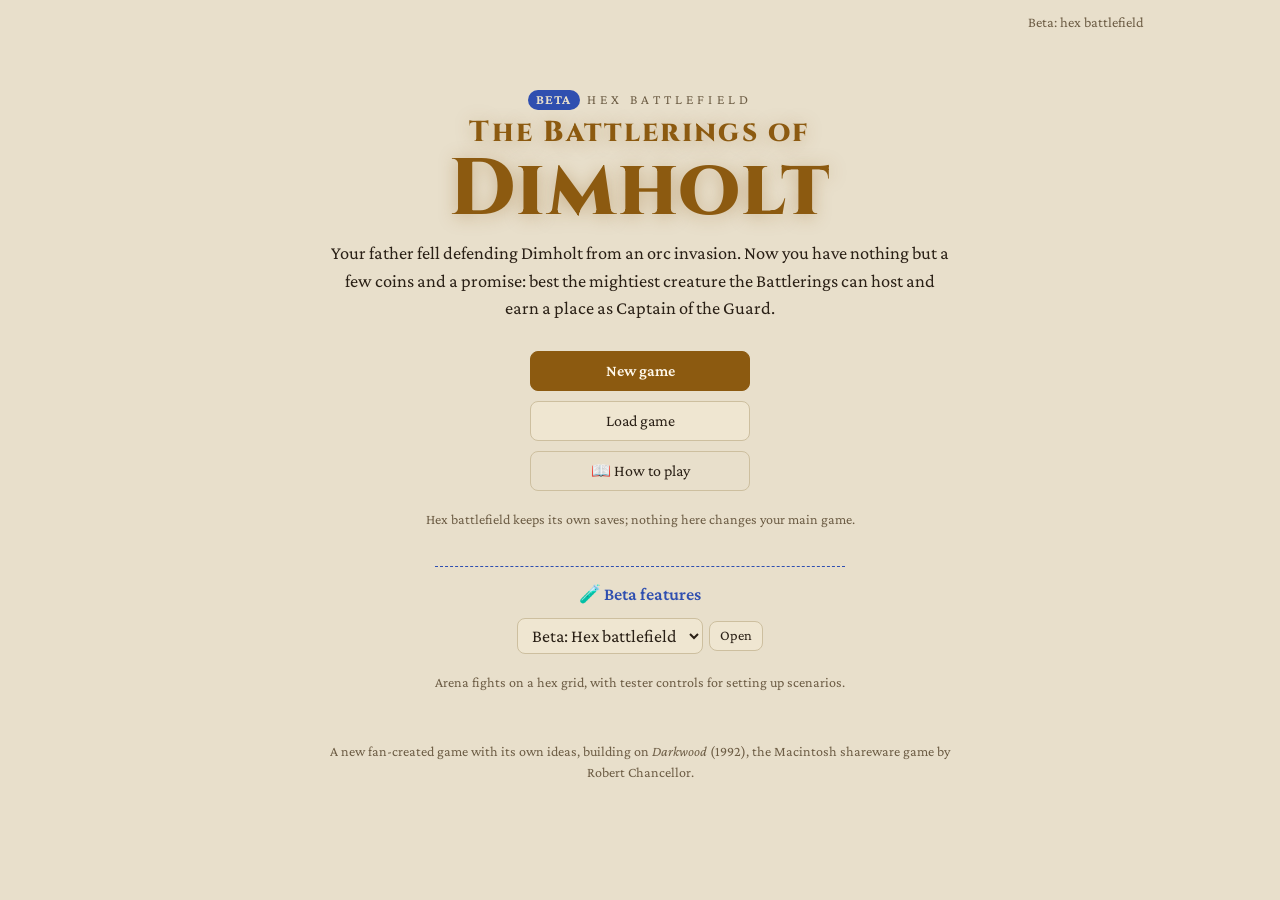
==== hex_battlefield/index.html @ c98ac32b "Beta features: hex_battlefield folder and a ?beta=true drop-down Beta features are now a list in js/" ====
<!doctype html>
<html lang="en" data-beta-feature="hex-battlefield">
<head>
<meta charset="utf-8">
<meta name="viewport" content="width=device-width, initial-scale=1">
<title>Battlerings Beta: Hex Battlefield</title>
<meta name="description" content="Beta of The Battlerings of Dimholt: the full game with arena fights on a hex battlefield.">
<link rel="icon" href="data:image/svg+xml,<svg xmlns=%22http://www.w3.org/2000/svg%22 viewBox=%220 0 100 100%22><text y=%22.9em%22 font-size=%2290%22>⚔️</text></svg>">
<link rel="preconnect" href="https://fonts.googleapis.com">
<link rel="preconnect" href="https://fonts.gstatic.com" crossorigin>
<link href="https://fonts.googleapis.com/css2?family=Cinzel:wght@600;800&family=Crimson+Pro:ital,wght@0,400;0,600;1,400&display=swap" rel="stylesheet">
<link rel="stylesheet" href="../css/game.css">
</head>
<body>
<div class="app">
  <header class="topbar">
    <nav id="nav" aria-label="Game"></nav>
    <span class="version">Beta: hex battlefield</span>
  </header>
  <div id="status" class="status" aria-live="polite"></div>
  <div id="flash"></div>
  <main id="screen">
    <noscript><p>The Battlerings of Dimholt needs JavaScript to run.</p></noscript>
  </main>
</div>
<script type="module" src="../js/main-beta.js"></script>
</body>
</html>
---- css/game.css ----
/* The Battlerings of Dimholt: torchlit stone and parchment. Dark by default, with a light
   "parchment" theme for people whose system prefers light. */

:root {
  --bg: #14110e;
  --panel: #201b16;
  --panel-2: #2a231c;
  --ink: #eadfc8;
  --muted: #a8987c;
  --line: #3d3328;
  --accent: #d9a441;
  --accent-ink: #1b1408;
  --good: #6fbf5f;
  --warn: #e0a43a;
  --bad: #e0574a;
  --magic: #9fb7ff;
  --radius: 8px;
  --font: "Crimson Pro", Georgia, "Times New Roman", serif;
  --display: "Cinzel", "Trajan Pro", Georgia, serif;
  color-scheme: dark;
}
@media (prefers-color-scheme: light) {
  :root:not([data-theme="dark"]) {
    --bg: #e8dfcb;
    --panel: #f6f0e1;
    --panel-2: #efe6d1;
    --ink: #2a2016;
    --muted: #6d5d45;
    --line: #cdbf9f;
    --accent: #8c5a10;
    --accent-ink: #fff8ea;
    --good: #2f7d22;
    --warn: #9a6200;
    --bad: #b02a1e;
    --magic: #2f4fb0;
    color-scheme: light;
  }
}

* { box-sizing: border-box; }
html { -webkit-text-size-adjust: 100%; }
body {
  margin: 0;
  background: var(--bg);
  color: var(--ink);
  font-family: var(--font);
  font-size: 18px;
  line-height: 1.5;
}
.app { max-width: 1040px; margin: 0 auto; padding: 12px 16px 48px; }

h1, h2, h3 { font-family: var(--display); font-weight: 800; letter-spacing: 0.02em; line-height: 1.2; }
h2 { font-size: 1.5rem; margin: 18px 0 8px; }
h3 { font-size: 1.05rem; margin: 0 0 10px; }
p { margin: 8px 0; }
a { color: var(--accent); }
.muted { color: var(--muted); }
.small { font-size: 0.88rem; }
.magic { color: var(--magic); }
.warn-text { color: var(--warn); }
:focus-visible { outline: 3px solid var(--accent); outline-offset: 2px; }

/* ---- Top bar and status ---- */
.topbar { display: flex; justify-content: space-between; align-items: center; font-size: 0.9rem; color: var(--muted); }
.topbar nav button.link { padding: 0; font-size: 0.95rem; color: var(--accent); }
.status {
  margin-top: 10px;
  background: var(--panel);
  border: 1px solid var(--line);
  border-radius: var(--radius);
  padding: 10px 14px;
}
.status:empty { display: none; }
.status-name { font-family: var(--display); }
.status-grid { display: flex; flex-wrap: wrap; gap: 4px 22px; margin: 6px 0 0; }
.status-grid div { min-width: 0; }
.status-grid dt { font-size: 0.75rem; text-transform: uppercase; letter-spacing: 0.06em; color: var(--muted); }
.status-grid dd { margin: 0; font-weight: 600; font-variant-numeric: tabular-nums; }
.status-grid .hp { min-width: 140px; }

/* ---- Bars ---- */
.bar { height: 10px; background: var(--panel-2); border: 1px solid var(--line); border-radius: 99px; overflow: hidden; margin-top: 4px; }
.bar span { display: block; height: 100%; background: var(--good); transition: width 0.25s ease; }
.bar.warn span { background: var(--warn); }
.bar.bad span { background: var(--bad); }

/* ---- Messages ---- */
.flash { margin: 10px 0 0; padding: 8px 12px; border-radius: var(--radius); border: 1px solid var(--line); background: var(--panel-2); }
.flash.ok { border-color: color-mix(in srgb, var(--good) 50%, var(--line)); }
.flash.err { border-color: var(--bad); color: var(--bad); }

/* ---- Buttons ---- */
button, .button-like {
  font: inherit;
  font-size: 1rem;
  color: var(--ink);
  background: var(--panel-2);
  border: 1px solid var(--line);
  border-radius: var(--radius);
  padding: 7px 14px;
  cursor: pointer;
  display: inline-flex;
  align-items: center;
  gap: 6px;
}
button:hover:not(:disabled), .button-like:hover { border-color: var(--accent); }
button:disabled { opacity: 0.45; cursor: not-allowed; }
button.primary { background: var(--accent); color: var(--accent-ink); border-color: var(--accent); font-weight: 600; }
button.ghost { background: transparent; }
button.small { padding: 3px 10px; font-size: 0.9rem; }
button.link { background: none; border: none; padding: 0 4px; color: var(--muted); text-decoration: underline; }
button.link.on { color: var(--accent); font-weight: 600; text-decoration: none; }

.row { display: flex; flex-wrap: wrap; gap: 10px; align-items: center; margin: 14px 0; }
.row.end { justify-content: flex-end; }
.row.center, .center { justify-content: center; text-align: center; }

/* ---- Panels and layout ---- */
.panel {
  background: var(--panel);
  border: 1px solid var(--line);
  border-radius: var(--radius);
  padding: 14px 16px;
  margin: 12px 0;
  min-width: 0;
}
.panel.narrow { max-width: 560px; margin-left: auto; margin-right: auto; }
.cols { display: grid; grid-template-columns: repeat(auto-fit, minmax(300px, 1fr)); gap: 0 16px; }
.arena-cols { grid-template-columns: minmax(0, 1fr) minmax(0, 1.1fr); }
@media (max-width: 720px) { .arena-cols { grid-template-columns: 1fr; } }

/* ---- Tables ---- */
.table-wrap { overflow-x: auto; }
table { width: 100%; border-collapse: collapse; }
th, td { text-align: left; padding: 6px 8px; border-bottom: 1px solid var(--line); vertical-align: middle; }
thead th { font-size: 0.78rem; text-transform: uppercase; letter-spacing: 0.06em; color: var(--muted); font-weight: 600; }
.num { text-align: right; font-variant-numeric: tabular-nums; white-space: nowrap; }
td.act { text-align: right; white-space: nowrap; }
td.act button + button { margin-left: 6px; }
tr.equipped td { background: color-mix(in srgb, var(--accent) 8%, transparent); }
.stats .stat { font-size: 1.25rem; font-weight: 600; width: 3em; }

/* Character creation: fixed columns so rerolling never moves anything. */
.roll-table { table-layout: fixed; }
.roll-table .c-value { width: 3.2em; }
.roll-table td, .roll-table th { padding-top: 5px; padding-bottom: 5px; line-height: 1.3; }
.roll-table .stat { font-size: 1.6rem; font-variant-numeric: tabular-nums; text-align: center; }
.roll-table .bonus { display: block; font-weight: 400; font-size: 0.88rem; color: var(--muted); white-space: nowrap; overflow: hidden; text-overflow: ellipsis; }
.facts.roll-summary { grid-template-columns: repeat(2, minmax(0, 1fr)); margin-top: 14px; }
.roll-summary dd { font-size: 1.25rem; font-variant-numeric: tabular-nums; }
.rolls { font-variant-numeric: tabular-nums; }

/* Training Yard */
.train-table .c-gain { width: 2.6em; }
.train-table .c-act { width: 6.2em; }
.train-table .gain { color: var(--good); font-weight: 600; }
.train-table tr.raised .stat { color: var(--good); }
button.step { width: 2.3em; height: 2.3em; justify-content: center; padding: 0; font-size: 1.15rem; font-weight: 600; }
td.act button.step + button.step { margin-left: 4px; }
.points { font-size: 1.1rem; }
.points-badge { margin-left: 10px; font-size: 0.9rem; }
.list li.revoked span:first-child { text-decoration: line-through; color: var(--muted); }
.tag { font-size: 0.75rem; text-transform: uppercase; letter-spacing: 0.06em; color: var(--accent); border: 1px solid currentColor; border-radius: 99px; padding: 0 7px; }
.tag.bad { color: var(--bad); display: inline-block; }

.foes tbody tr { cursor: pointer; }
.foes tbody tr:hover td { background: var(--panel-2); }
.foes tr.selected td { background: color-mix(in srgb, var(--accent) 16%, transparent); }

/* ---- Lists and facts ---- */
.list { list-style: none; margin: 0; padding: 0; }
.list li { display: flex; justify-content: space-between; align-items: center; gap: 10px; padding: 6px 0; border-bottom: 1px solid var(--line); }
.list li:last-child { border-bottom: none; }
.facts { display: grid; grid-template-columns: repeat(auto-fit, minmax(150px, 1fr)); gap: 6px 16px; margin: 8px 0; }
.facts dt { font-size: 0.75rem; text-transform: uppercase; letter-spacing: 0.06em; color: var(--muted); }
.facts dd { margin: 0; font-weight: 600; }
.facts.compact { grid-template-columns: repeat(3, minmax(0, 1fr)); gap: 4px 10px; }

.field { display: grid; gap: 4px; margin: 10px 0 14px; font-weight: 600; }
.field input { font: inherit; padding: 8px 10px; border-radius: var(--radius); border: 1px solid var(--line); background: var(--panel-2); color: var(--ink); }
.purse { font-size: 1.05rem; }

/* ---- Title ---- */
.title-screen { text-align: center; padding: 48px 0 24px; max-width: 620px; margin: 0 auto; }
.kicker { text-transform: uppercase; letter-spacing: 0.3em; color: var(--muted); font-size: 0.85rem; }
.game-title { font-size: clamp(2.8rem, 12vw, 5rem); margin: 0 0 8px; line-height: 1.05; color: var(--accent); text-shadow: 0 2px 18px color-mix(in srgb, var(--accent) 35%, transparent); }
.title-pre { display: block; font-size: 0.36em; letter-spacing: 0.08em; }
.lede { font-size: 1.15rem; }
.menu { display: grid; gap: 10px; justify-items: center; margin: 28px 0; }
.menu button, .menu .button-like { min-width: 220px; justify-content: center; text-decoration: none; }
.beta-menu { margin-top: 18px; padding-top: 14px; border-top: 1px dashed var(--magic); display: grid; gap: 4px; justify-items: center; }
.beta-menu label { font-weight: 600; color: var(--magic); }
.beta-menu select { font: inherit; padding: 6px 10px; border-radius: var(--radius); border: 1px solid var(--line); background: var(--panel-2); color: var(--ink); }
.beta-menu .row.tight button { min-width: 0; }
.credit { margin-top: 40px; }

/* ---- Town ---- */
.town-map { display: grid; grid-template-columns: repeat(auto-fill, minmax(200px, 1fr)); gap: 12px; margin-top: 14px; }
.place {
  display: grid; gap: 2px; justify-items: start; text-align: left;
  padding: 16px; background: var(--panel); min-height: 120px;
}
.place-icon { font-size: 2rem; line-height: 1; }
.place-name { font-family: var(--display); font-weight: 800; }
.place-desc { color: var(--muted); font-size: 0.92rem; }

/* ---- Arena and combat ---- */
.portrait { font-size: 3.4rem; line-height: 1; margin-bottom: 6px; }
.portrait.big { font-size: 4.5rem; }
.foe-card h3 { font-size: 1.3rem; }

.combatants { display: grid; grid-template-columns: 1fr auto 1fr; gap: 12px; align-items: start; margin-top: 16px; }
.fighter { background: var(--panel); border: 1px solid var(--line); border-radius: var(--radius); padding: 14px; min-width: 0; }
.fighter.monster { text-align: right; }
.fighter.monster .facts dd, .fighter.monster .facts dt { text-align: right; }
.fighter.monster .bar span { margin-left: auto; background: var(--bad); }
.versus { font-family: var(--display); color: var(--muted); align-self: center; font-size: 1.2rem; }
.hp-line { font-variant-numeric: tabular-nums; min-height: 1.4em; }
@media (max-width: 600px) {
  .combatants { grid-template-columns: 1fr; }
  .versus { display: none; }
  .fighter.monster { text-align: left; }
  .fighter.monster .facts dd, .fighter.monster .facts dt { text-align: left; }
  .portrait { font-size: 2.4rem; }
}

.log {
  list-style: none; margin: 14px 0 0; padding: 10px 14px;
  height: 260px; overflow-y: auto;
  background: var(--panel-2); border: 1px solid var(--line); border-radius: var(--radius);
  font-size: 1rem;
}
.log li { padding: 1px 0; }
.log .round { font-family: var(--display); font-size: 0.8rem; letter-spacing: 0.1em; text-transform: uppercase; color: var(--muted); margin-top: 6px; }
.log .good { color: var(--good); }
.log .bad { color: var(--bad); }
.log .warn { color: var(--warn); }
.log .win { color: var(--accent); font-weight: 600; }
.log .sys { font-style: italic; }
.log .muted { color: var(--muted); }
.combat-buttons button { min-width: 120px; justify-content: center; }

/* ---- Guide ---- */
.guide h3 { font-size: 1.2rem; margin: 30px 0 8px; scroll-margin-top: 16px; }
.guide ul, .guide ol { padding-left: 1.3em; }
.guide li { margin: 4px 0; }
.guide-toc ol { columns: 2; column-gap: 24px; margin: 0; }
@media (max-width: 560px) { .guide-toc ol { columns: 1; } }
.guide-table { font-size: 0.95rem; }
.guide-table th, .guide-table td { padding: 4px 8px; }
.guide-table.compact-rows td { padding-top: 2px; padding-bottom: 2px; }
.guide-table td:first-child, .nowrap { white-space: nowrap; }
.guide-table thead th.num { white-space: normal; }
.thac0-table thead th.num { max-width: 7.5em; }
.thac0-table td:first-child { white-space: normal; min-width: 9em; }
.thac0-table td:last-child { min-width: 13em; }
code, kbd { font-family: ui-monospace, Consolas, monospace; font-size: 0.88em; background: var(--panel-2); border: 1px solid var(--line); border-radius: 4px; padding: 0 5px; }

/* ---- Mercenaries and groups of enemies ---- */
.side { display: grid; gap: 10px; align-content: start; min-width: 0; }
.crew { display: grid; grid-template-columns: repeat(auto-fill, minmax(150px, 1fr)); gap: 8px; }
.fighter.mini { padding: 8px 10px; }
.fighter.mini p { margin: 4px 0 0; }
.mini-head { display: flex; gap: 6px; align-items: center; font-size: 0.92rem; }
.mini-art { font-size: 1.3rem; }
.fighter.down { opacity: 0.5; }
.fighter.ally .bar span { background: var(--magic); }
button.fighter { display: block; width: 100%; text-align: right; font: inherit; color: inherit; cursor: pointer; }
button.fighter:hover:not(:disabled) { border-color: var(--accent); }
.fighter.targeted { border-color: var(--accent); box-shadow: 0 0 0 2px color-mix(in srgb, var(--accent) 45%, transparent); }
.small-portrait { font-size: 2.2rem; }
.target-hint { margin: 0; text-align: right; }
.incoming { display: inline-block; justify-self: end; }
.log .ally { color: var(--magic); }
.hire-table .count { display: inline-block; min-width: 1.6em; text-align: center; font-variant-numeric: tabular-nums; font-weight: 600; }
.hire-table td.act { white-space: nowrap; }
.block { display: block; }
@media (max-width: 600px) {
  button.fighter, .target-hint { text-align: left; }
  .incoming { justify-self: start; }
}

/* ---- Loot ---- */
.loot-row { flex-wrap: wrap; }
.apply-choose { flex-basis: 100%; display: flex; flex-wrap: wrap; gap: 6px; align-items: center; padding: 6px 0 2px; }
.apply-choose p { flex-basis: 100%; margin: 0; }

/* ---- Beta: the hex battlefield ---- */
.beta-badge { display: inline-block; background: var(--magic); color: var(--bg); border-radius: 99px; padding: 0 8px; font-weight: 700; letter-spacing: 0.08em; }
.beta-note { color: var(--magic); margin: 8px 0 0; }
.battle-grid { display: grid; grid-template-columns: minmax(0, 1fr) 330px; gap: 16px; align-items: start; margin-top: 8px; }
@media (max-width: 900px) { .battle-grid { grid-template-columns: 1fr; } }
.board-wrap { background: var(--panel); border: 1px solid var(--line); border-radius: var(--radius); padding: 8px; }
#board { width: 100%; height: auto; display: block; touch-action: manipulation; }
.cell { fill: var(--panel-2); stroke: var(--line); stroke-width: 1.5; cursor: default; }
.cell:hover { stroke: var(--accent); }
.cell.pillar { fill: var(--bg); stroke: var(--muted); stroke-width: 2; }
.pillar-mark { font-size: 20px; text-anchor: middle; dominant-baseline: central; pointer-events: none; opacity: 0.85; }
.cell.reach { fill: color-mix(in srgb, var(--magic) 22%, var(--panel-2)); cursor: pointer; }
.cell.path { fill: color-mix(in srgb, var(--magic) 45%, var(--panel-2)); cursor: pointer; }
.cell.attackable { fill: color-mix(in srgb, var(--bad) 35%, var(--panel-2)); cursor: crosshair; }
.cell.threat { fill: color-mix(in srgb, var(--warn) 18%, var(--panel-2)); }
.cell.targeted { stroke: var(--accent); stroke-width: 3; }
.unit-g { pointer-events: none; transition: transform 0.08s linear; }
.unit { font-size: 26px; text-anchor: middle; dominant-baseline: central; user-select: none; }
.badge { font-size: 14px; text-anchor: middle; dominant-baseline: central; }
.hpbg { fill: var(--panel); stroke: var(--line); stroke-width: 0.5; }
rect.hp.you { fill: var(--good); } rect.hp.ally { fill: var(--magic); } rect.hp.enemy { fill: var(--bad); }
.ring { fill: none; stroke-width: 2.5; }
.ring.you { stroke: var(--good); } .ring.ally { stroke: var(--magic); } .ring.enemy { stroke: var(--bad); }
.roster { font-size: 0.92rem; }
.roster td { padding: 3px 6px; }
.roster tr.is-target td { background: color-mix(in srgb, var(--accent) 12%, transparent); }
.dot { display: inline-block; width: 8px; height: 8px; border-radius: 50%; margin-right: 5px; }
.dot.you { background: var(--good); } .dot.ally { background: var(--magic); } .dot.enemy { background: var(--bad); }
.battle .hint { min-height: 1.5em; margin: 8px 0 0; }
.battle .log { height: 220px; }
.tester { border-style: dashed; border-color: var(--magic); }
.tester .field { margin: 8px 0; }
.tester select, .tester input[type=number] { font: inherit; padding: 4px 8px; border-radius: var(--radius); border: 1px solid var(--line); background: var(--panel-2); color: var(--ink); }
.row.tight { margin: 6px 0; gap: 6px; }
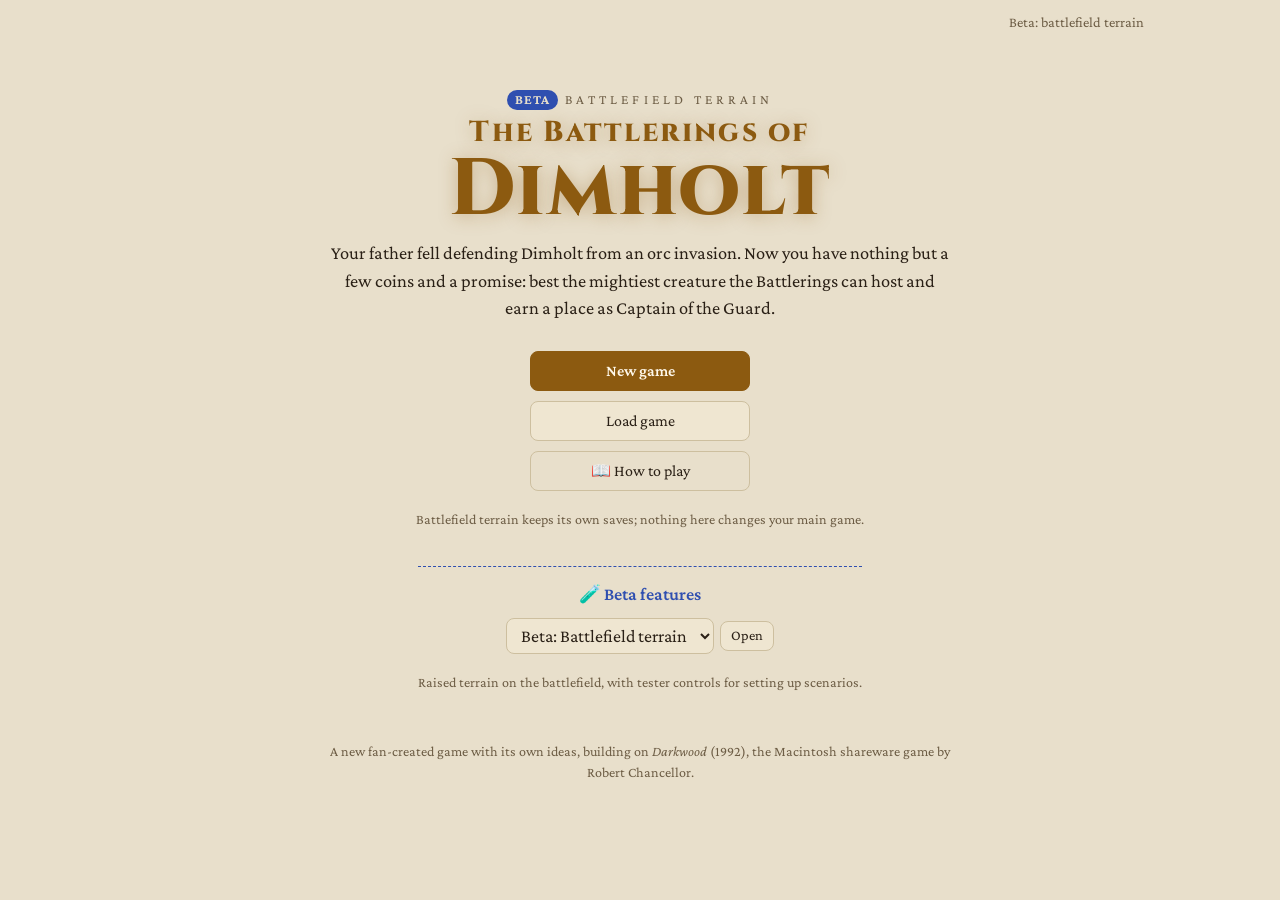
==== commit d96fb3b2: "Add terrain and throwing weapons to main game" ====
--- a/hex_battlefield/index.html
+++ b/hex_battlefield/index.html
@@ -3,8 +3,8 @@
 <head>
 <meta charset="utf-8">
 <meta name="viewport" content="width=device-width, initial-scale=1">
-<title>Battlerings Beta: Hex Battlefield</title>
-<meta name="description" content="Beta of The Battlerings of Dimholt: the full game with arena fights on a hex battlefield.">
+<title>Battlerings Beta: Battlefield Terrain</title>
+<meta name="description" content="Beta of The Battlerings of Dimholt: the full game with raised terrain and tester controls on the battlefield.">
 <link rel="icon" href="data:image/svg+xml,<svg xmlns=%22http://www.w3.org/2000/svg%22 viewBox=%220 0 100 100%22><text y=%22.9em%22 font-size=%2290%22>⚔️</text></svg>">
 <link rel="preconnect" href="https://fonts.googleapis.com">
 <link rel="preconnect" href="https://fonts.gstatic.com" crossorigin>
@@ -15,7 +15,7 @@
 <div class="app">
   <header class="topbar">
     <nav id="nav" aria-label="Game"></nav>
-    <span class="version">Beta: hex battlefield</span>
+    <span class="version">Beta: battlefield terrain</span>
   </header>
   <div id="status" class="status" aria-live="polite"></div>
   <div id="flash"></div>
--- a/css/game.css
+++ b/css/game.css
@@ -299,8 +299,14 @@
 .cell.reach { fill: color-mix(in srgb, var(--magic) 22%, var(--panel-2)); cursor: pointer; }
 .cell.path { fill: color-mix(in srgb, var(--magic) 45%, var(--panel-2)); cursor: pointer; }
 .cell.attackable { fill: color-mix(in srgb, var(--bad) 35%, var(--panel-2)); cursor: crosshair; }
+.cell.throwable { fill: color-mix(in srgb, var(--bad) 18%, var(--panel-2)); stroke: var(--bad); stroke-dasharray: 4 3; cursor: crosshair; }
 .cell.threat { fill: color-mix(in srgb, var(--warn) 18%, var(--panel-2)); }
 .cell.targeted { stroke: var(--accent); stroke-width: 3; }
+/* Terrain: higher ground is tinted toward the ink color (lighter in the dark theme, darker in the light one). */
+.level-shade { fill: var(--ink); pointer-events: none; }
+.level-shade.l1 { fill-opacity: 0.08; } .level-shade.l2 { fill-opacity: 0.16; } .level-shade.l3 { fill-opacity: 0.24; }
+.level-mark { font-size: 10px; font-weight: 700; fill: var(--muted); text-anchor: middle; dominant-baseline: central; pointer-events: none; }
+.cliff { stroke: var(--ink); stroke-width: 4; stroke-linecap: round; pointer-events: none; opacity: 0.75; }
 .unit-g { pointer-events: none; transition: transform 0.08s linear; }
 .unit { font-size: 26px; text-anchor: middle; dominant-baseline: central; user-select: none; }
 .badge { font-size: 14px; text-anchor: middle; dominant-baseline: central; }
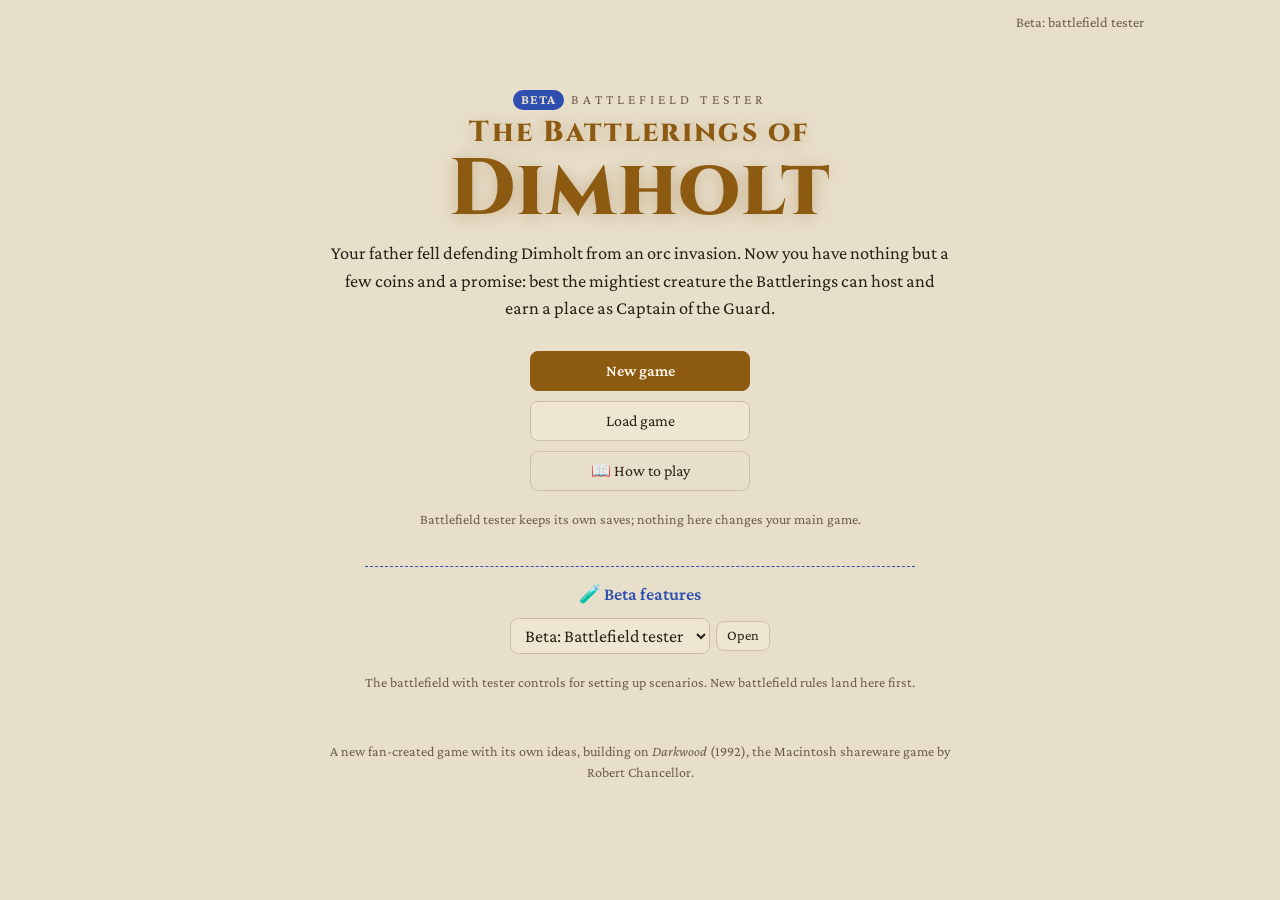
==== commit 275e81f6: "variable terrain" ====
--- a/hex_battlefield/index.html
+++ b/hex_battlefield/index.html
@@ -3,8 +3,8 @@
 <head>
 <meta charset="utf-8">
 <meta name="viewport" content="width=device-width, initial-scale=1">
-<title>Battlerings Beta: Battlefield Terrain</title>
-<meta name="description" content="Beta of The Battlerings of Dimholt: the full game with raised terrain and tester controls on the battlefield.">
+<title>Battlerings Beta: Battlefield Tester</title>
+<meta name="description" content="Beta of The Battlerings of Dimholt: the full game with tester controls on the battlefield.">
 <link rel="icon" href="data:image/svg+xml,<svg xmlns=%22http://www.w3.org/2000/svg%22 viewBox=%220 0 100 100%22><text y=%22.9em%22 font-size=%2290%22>⚔️</text></svg>">
 <link rel="preconnect" href="https://fonts.googleapis.com">
 <link rel="preconnect" href="https://fonts.gstatic.com" crossorigin>
@@ -15,7 +15,7 @@
 <div class="app">
   <header class="topbar">
     <nav id="nav" aria-label="Game"></nav>
-    <span class="version">Beta: battlefield terrain</span>
+    <span class="version">Beta: battlefield tester</span>
   </header>
   <div id="status" class="status" aria-live="polite"></div>
   <div id="flash"></div>
